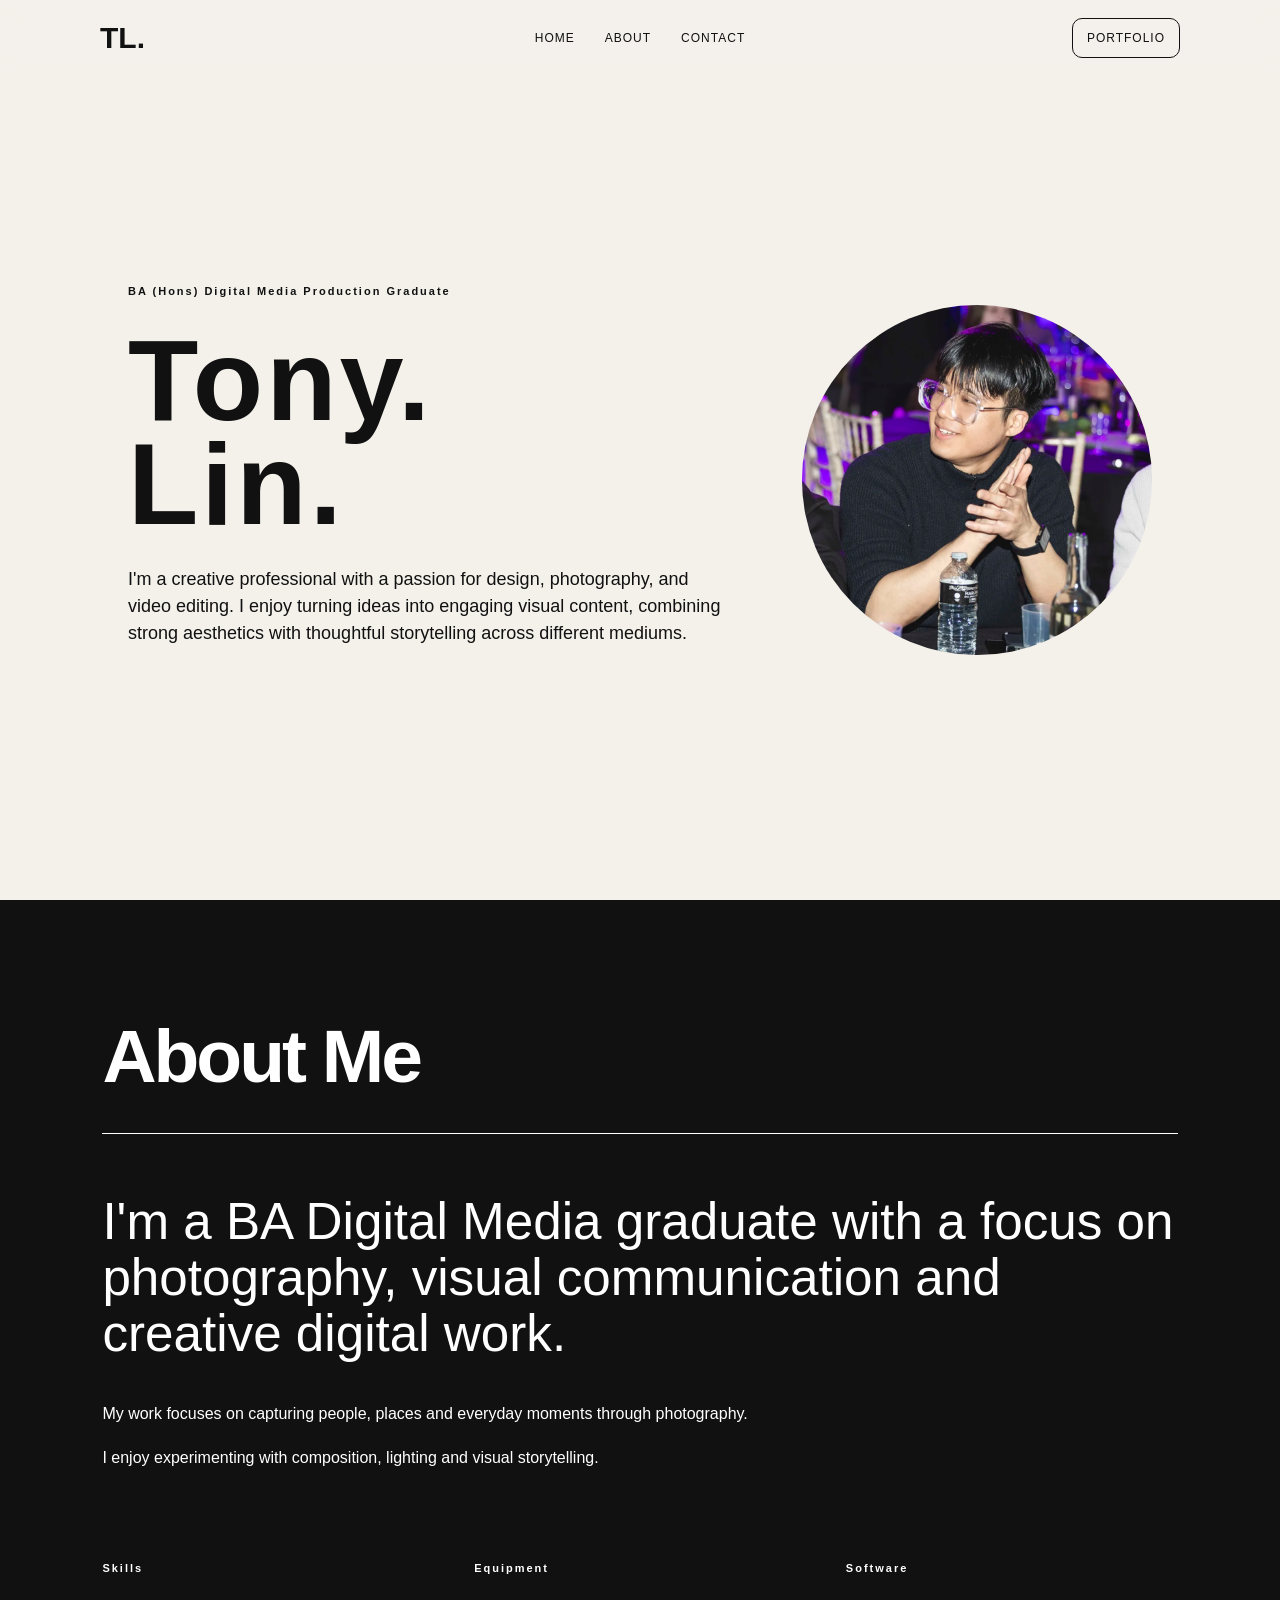
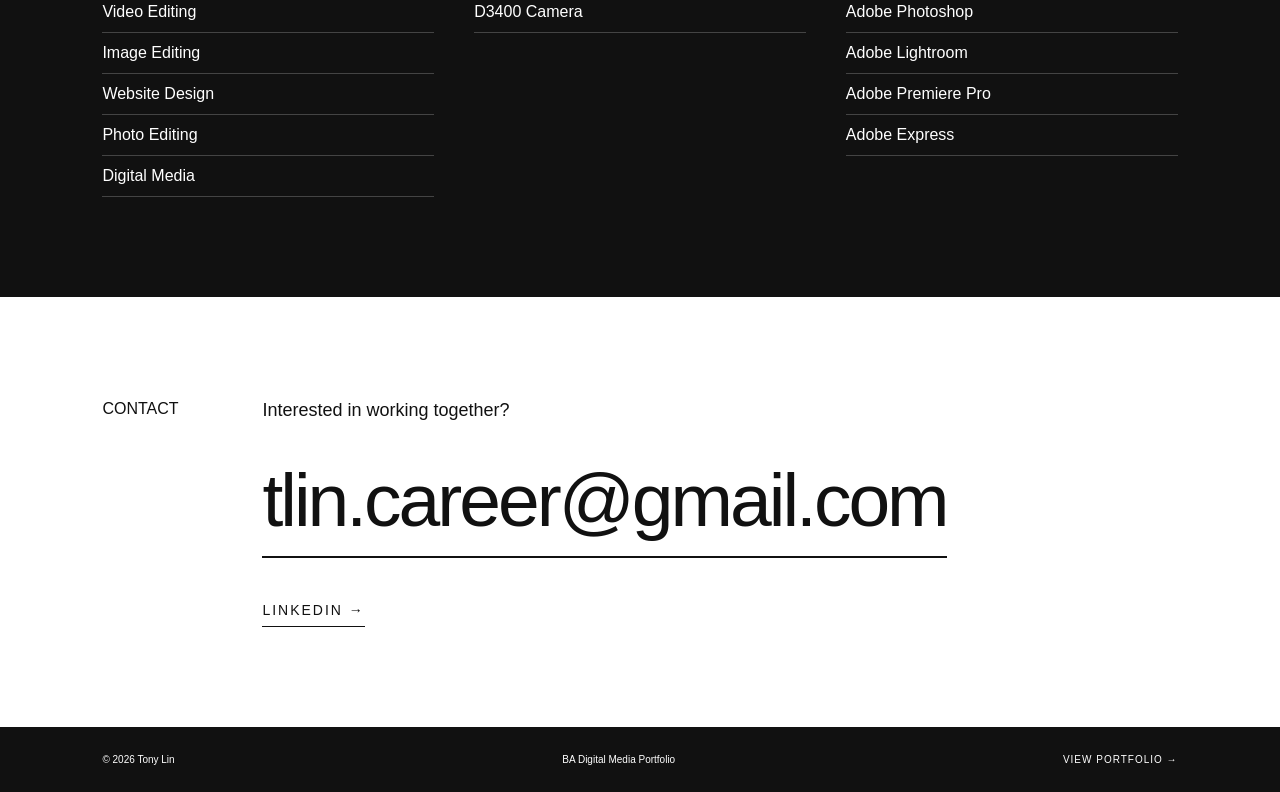
==== index.html @ ee916726 "Changed the text in intro_text section" ====
<!doctype html>
<html lang="en">
	<head>
		<meta charset="UTF-8" />
		<meta name="viewport" content="width=device-width, initial-scale=1.0" />
		<title>Tony Lin | Digital Media Portfolio</title>
		<link rel="stylesheet" href="style.css" />
	</head>

	<body>
		<header>
			<nav class="navbar">
				<a href="index.html" class="logo">TL.</a>

				<div class="navbar_center">
					<a href="index.html">Home</a>
					<a href="index.html#about">About</a>
					<a href="index.html#contact">Contact</a>
				</div>

				<a href="portfolio.html" class="navbar_portfolio"> Portfolio</a>
			</nav>
		</header>

		<main>
			<section id="home" class="hero">
				<div class="intro_text">
					<p class="small_heading">BA (Hons) Digital Media Production Graduate</p>

					<h1>
						Tony.<br />
						Lin.
					</h1>

					<p class="intro">I'm a creative professional with a passion for design, photography, and video editing. I enjoy turning ideas into engaging visual content, combining strong aesthetics with thoughtful storytelling across different mediums.</p>
				</div>

				<div class="intro_photo">
					<img src="images/tony.webp" alt="Tony Lin" />
				</div>
			</section>

			<section id="about" class="about">
				<div class="section_title">
					<h2>About Me</h2>
				</div>

				<div class="about_content">
					<div class="about_intro">
						<p class="large_text">I'm a BA Digital Media graduate with a focus on photography, visual communication and creative digital work.</p>
					</div>

					<div class="about_details">
						<p>My work focuses on capturing people, places and everyday moments through photography.</p>
						<p>I enjoy experimenting with composition, lighting and visual storytelling.</p>
					</div>

					<div class="skills_equipment_software">
						<div>
							<h3>Skills</h3>
							<ul>
								<li>Video Editing</li>
								<li>Image Editing</li>
								<li>Website Design</li>
								<li>Photo Editing</li>
								<li>Digital Media</li>
							</ul>
						</div>

						<div>
							<h3>Equipment</h3>
							<ul>
								<li>D3400 Camera</li>
							</ul>
						</div>

						<div>
							<h3>Software</h3>
							<ul>
								<li>Adobe Photoshop</li>
								<li>Adobe Lightroom</li>
								<li>Adobe Premiere Pro</li>
								<li>Adobe Express</li>
							</ul>
						</div>
					</div>
				</div>
			</section>

			<section id="contact" class="contact">
				<div class="contact_label">
					<span>CONTACT</span>
				</div>

				<div class="contact_content">
					<p class="contact_intro">Interested in working together?</p>

					<a href="mailto:tlin.career@gmail.com" class="email">tlin.career@gmail.com</a>

					<br />

					<a href="https://www.linkedin.com/in/your-username/" class="linkedin" target="_blank" rel="noopener noreferrer"> LinkedIn → </a>
				</div>
			</section>
		</main>

		<footer>
			<p>&copy; 2026 Tony Lin</p>
			<p>BA Digital Media Portfolio</p>

			<a href="portfolio.html">View Portfolio →</a>
		</footer>
	</body>
</html>
---- style.css ----
* {
	margin: 0;
	padding: 0;
	box-sizing: border-box;
}

html {
	scroll-behavior: smooth;
}

body {
	font-family: Arial, sans-serif;
	background: #f4f1eb;
	color: #111;
	line-height: 1.5;
}

a {
	color: inherit;
	text-decoration: none;
}

header {
	position: fixed;
	top: 0;
	left: 0;
	width: 100%;
	z-index: 10;
	background: #f4f1ebdd;
	backdrop-filter: blur(8px);
}

.navbar {
	display: grid;
	grid-template-columns: 1fr auto 1fr;
	align-items: center;
	height: 75px;
	padding: 0 100px;
}

.logo {
	justify-self: start;
	font-size: 30px;
	font-weight: bold;
}

.navbar_center {
	display: flex;
	justify-content: center;
	gap: 30px;
}

.navbar_center a,
.navbar_portfolio {
	font-size: 12px;
	text-transform: uppercase;
	letter-spacing: 1px;
}

.navbar_center a {
	transition: opacity 0.3s ease;
}

.navbar_center a:hover {
	opacity: 0.5;
}

.navbar_portfolio {
	justify-self: end;
	padding: 10px 14px;
	border-radius: 10px;
	border: 1px solid #111;
	transition:
		background-color 0.3s ease,
		color 0.3s ease;
}

.navbar_portfolio:hover {
	background: #111;
	color: #f4f1eb;
}

.hero {
	display: flex;
	align-items: center;
	justify-content: space-between;
	min-height: 100vh;
	padding: 130px 10% 70px;
	background: #f4f1eb;
	gap: 80px;
}

.intro_text {
	max-width: 700px;
}

.intro_photo {
	width: 350px;
	height: 350px;
	flex-shrink: 0;
	border-radius: 50%;
	overflow: hidden;
}

.intro_photo img {
	display: block;
	width: 100%;
	height: 100%;
	object-fit: cover;
}

.small_heading,
.section_title p,
.contact_label p,
.portfolio_category p {
	font-size: 11px;
	font-weight: bold;
	letter-spacing: 2px;
}

.hero h1 {
	margin: 30px 0;
	font-size: clamp(55px, 9vw, 125px);
	line-height: 0.9;
	letter-spacing: 3px;
}

.intro {
	max-width: 700px;
	margin-bottom: 30px;
	font-size: 18px;
}

.button {
	display: inline-block;
	padding: 14px 22px;
	border: 1px solid black;
	color: rgb(0, 0, 0);
	font-size: 11px;
	text-transform: uppercase;
	transition:
		background-color 0.3s ease,
		color 0.3s ease;
}

.button:hover {
	background: #000000;
	color: #ffffff;
}

section {
	padding: 100px 8%;
}

.section_title {
	display: flex;
	align-items: baseline;
	gap: 20px;
	border-bottom: 1px solid;
	padding-bottom: 20px;
	margin-bottom: 60px;
}

.section_title h1,
.section_title h2 {
	font-size: clamp(40px, 6vw, 75px);
	letter-spacing: -3px;
}

.about {
	background: #111111;
	color: #ffffff;
}

.about_content {
	display: grid;
	grid-template-columns: 1fr;
	gap: 40px;
}

.about_intro {
	max-width: 1100px;
}

.large_text {
	font-size: clamp(28px, 4vw, 52px);
	line-height: 1.1;
}

.about_details {
	max-width: 700px;
}

.about_details p {
	margin-bottom: 20px;
}

.skills_equipment_software {
	display: grid;
	grid-template-columns: repeat(3, 1fr);
	gap: 40px;
	margin-top: 30px;
}

.skills_equipment_software h3 {
	margin: 0 0 15px;
	font-size: 11px;
	letter-spacing: 2px;
}

.skills_equipment_software ul {
	list-style: none;
}

.skills_equipment_software li {
	padding: 8px 0;
	border-bottom: 1px solid #444444;
}

.contact {
	display: grid;
	grid-template-columns: 160px 1fr;
	background: #ffffff;
	min-height: 400px;
}

.contact_content {
	align-self: center;
}

.contact_intro {
	font-size: 18px;
}

.email {
	display: inline-block;
	margin: 20px 0 40px;
	font-size: clamp(35px, 6vw, 75px);
	letter-spacing: -3px;
	border-bottom: 2px solid;
}

.linkedin {
	display: inline-block;
	font-size: 14px;
	text-transform: uppercase;
	letter-spacing: 2px;
	border-bottom: 1px solid;
	padding-bottom: 5px;
	transition:
		opacity 0.3s ease,
		transform 0.3s ease;
}

.linkedin:hover {
	opacity: 0.5;
	transform: translateX(5px);
}

.portfolio_header {
	padding-top: 160px;
	padding-bottom: 80px;
}

.portfolio_header .section_title {
	margin-bottom: 40px;
}

.work_intro {
	display: flex;
	justify-content: space-between;
	margin-bottom: 50px;
}

.work_intro p {
	max-width: 800px;
}

.work_intro span {
	color: #777777;
	font-size: 10px;
}

.portfolio_section {
	padding-top: 50px;
}

.portfolio_category {
	display: flex;
	align-items: baseline;
	gap: 20px;
	border-bottom: 1px solid #111111;
	padding-bottom: 20px;
	margin-bottom: 60px;
}

.portfolio_category h2 {
	font-size: clamp(35px, 5vw, 65px);
	letter-spacing: -3px;
}

.photo_grid {
	display: grid;
	grid-template-columns: 1fr 1fr;
	gap: 70px 25px;
}

.photo {
	margin: 0;
}

.photo.wide {
	grid-column: span 2;
}

.photo img {
	display: block;
	width: 100%;
	height: 500px;
	object-fit: cover;
	transition: opacity 0.5s ease;
}

.photo.tall img {
	height: 650px;
}

.photo.wide img {
	height: 600px;
}

.photo img:hover {
	opacity: 0.8;
}

figcaption {
	padding-top: 10px;
	color: #777777;
	font-size: 15px;
}

figcaption span {
	color: #111111;
	margin-right: 12px;
}

.video_section {
	background: #111111;
	color: #ffffff;
}

.video_section .portfolio_category {
	border-color: #555555;
}

.video_grid {
	display: grid;
	grid-template-columns: 1fr 1fr;
	gap: 50px 25px;
}

.video_item {
	margin: 0;
}

.video_item video {
	width: 100%;
	height: 500px;
	display: block;
	object-fit: cover;
	background: #222222;
}

.video_item figcaption {
	color: #888888;
}

.video_item figcaption span {
	color: #f4f1eb;
}

footer {
	display: flex;
	justify-content: space-between;
	padding: 25px 8%;
	background: #111111;
	color: #ffffff;
	font-size: 10px;
}

footer a {
	text-transform: uppercase;
	letter-spacing: 1px;
}

footer a:hover {
	opacity: 0.5;
}

@media (max-width: 700px) {
	.navbar {
		padding: 0 6%;
	}

	.navbar_links {
		gap: 15px;
	}

	.navbar_links a {
		font-size: 9px;
	}

	.hero {
		padding: 120px 6% 70px;
	}

	.hero h1 {
		letter-spacing: -3px;
	}

	section {
		padding: 75px 6%;
	}

	.about_content,
	.contact {
		grid-template-columns: 1fr;
		gap: 45px;
	}

	.work_intro {
		display: block;
	}

	.work_intro span {
		display: block;
		margin-top: 12px;
	}

	.photo_grid,
	.video_grid {
		grid-template-columns: 1fr;
	}

	.photo.wide {
		grid-column: auto;
	}

	.photo img,
	.photo.tall img,
	.photo.wide img {
		height: 450px;
	}

	.video_item video {
		height: 450px;
	}

	.portfolio_header {
		padding-top: 130px;
	}

	.portfolio_category {
		margin-bottom: 40px;
	}

	footer {
		flex-direction: column;
		gap: 10px;
	}
}
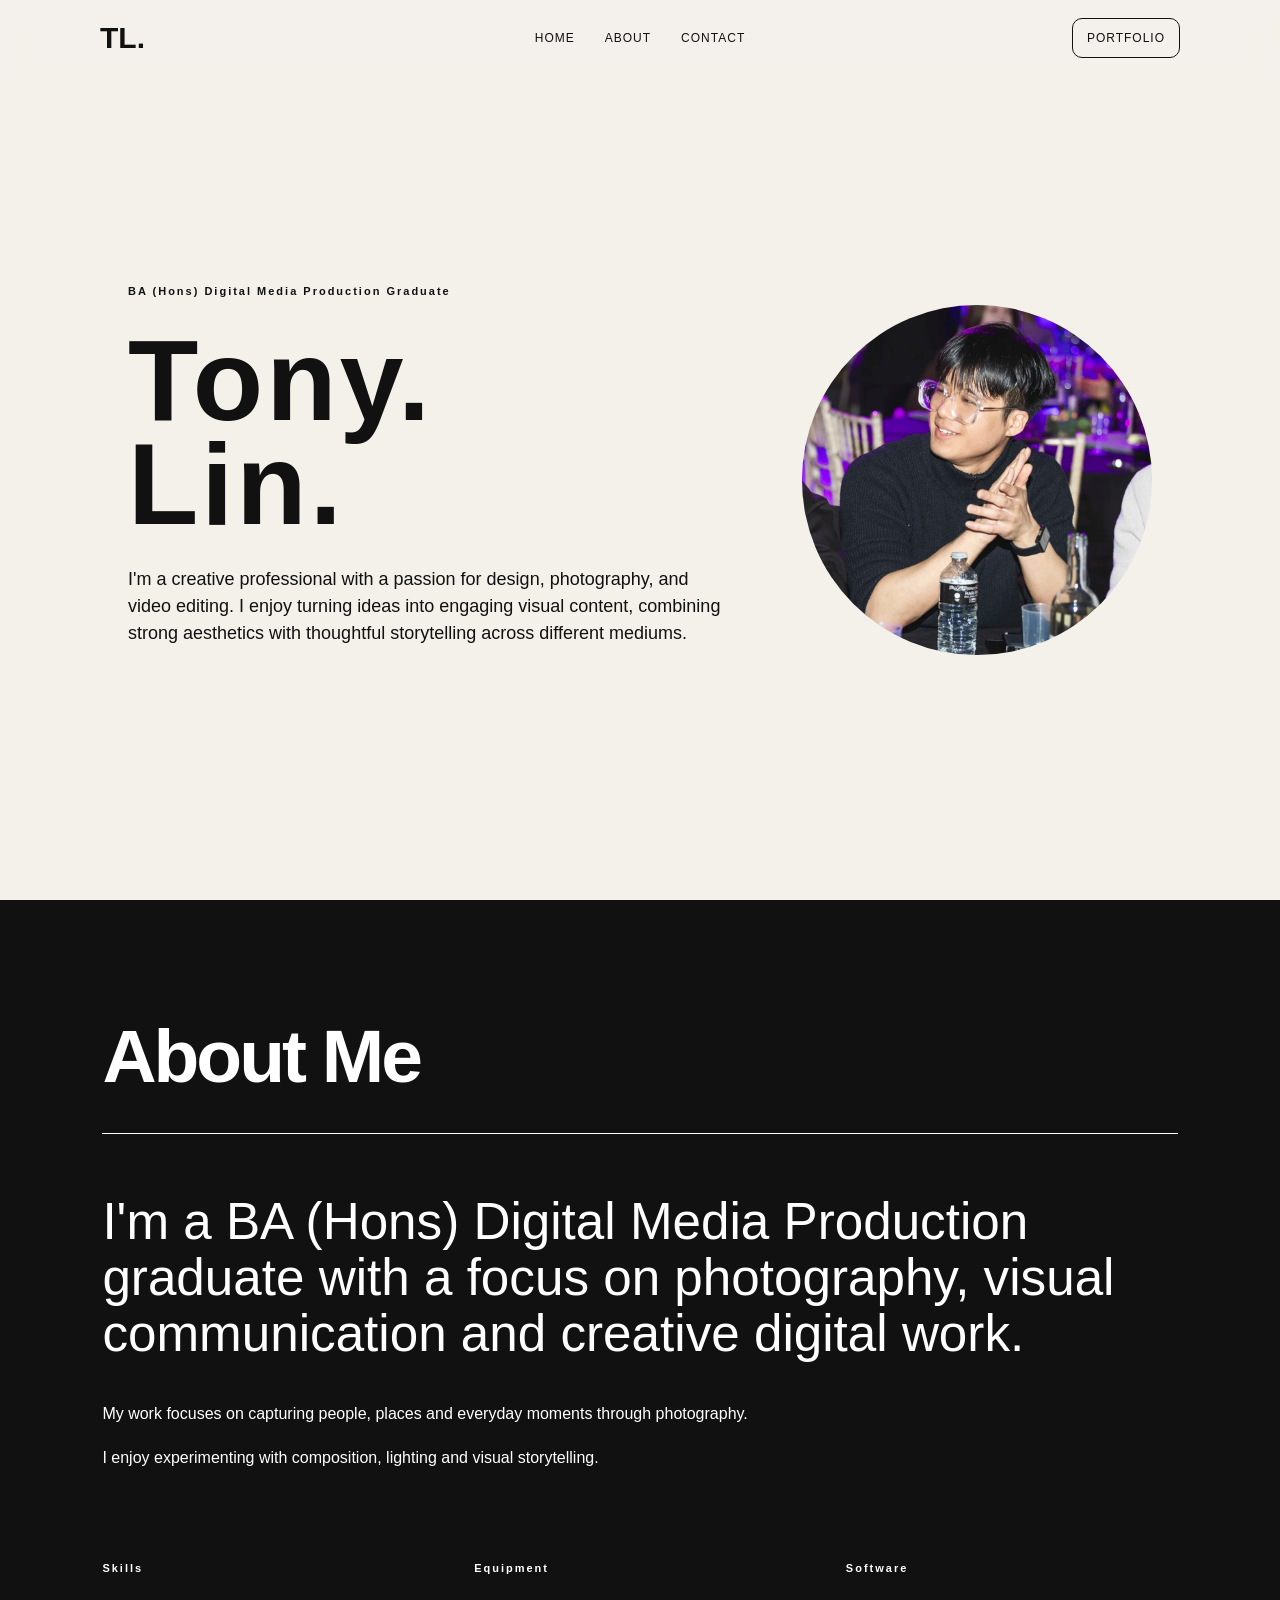
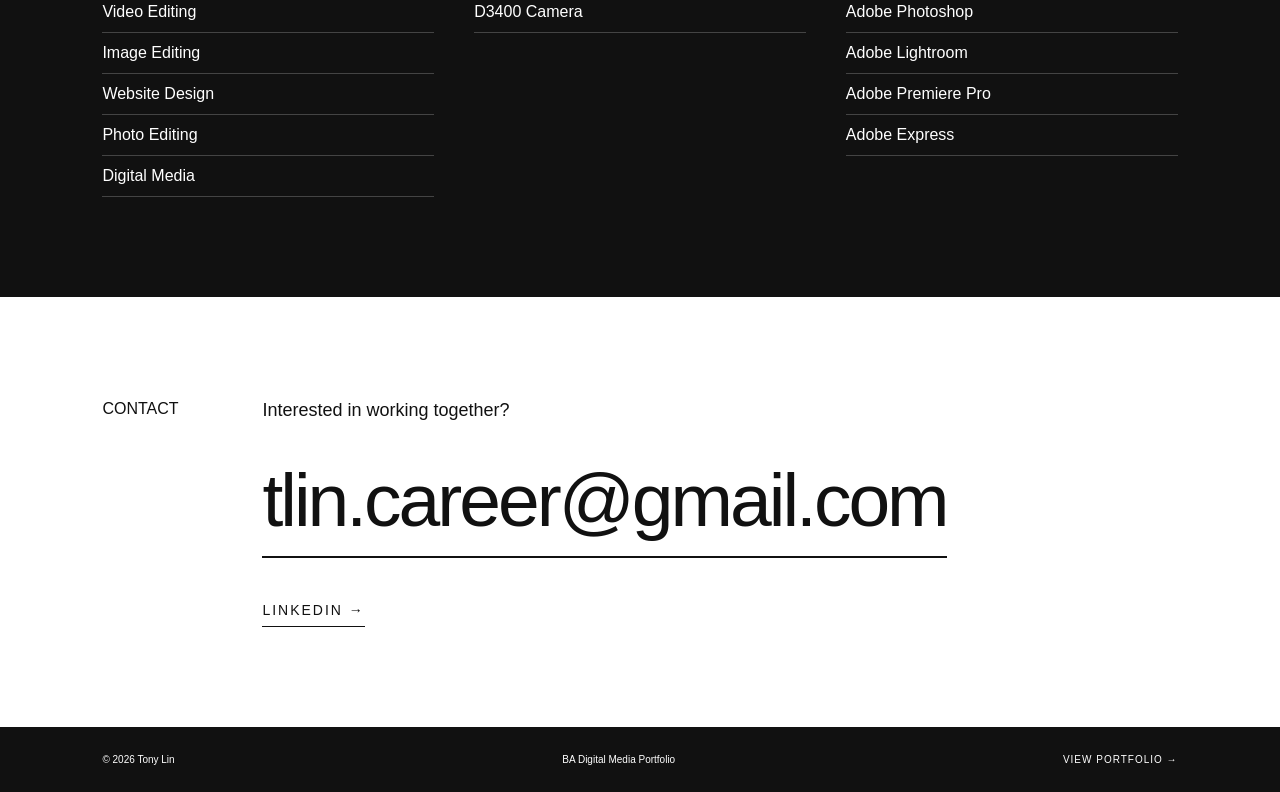
==== commit ba79d72e: "Changed the intro text to include the proper qualification." ====
--- a/index.html
+++ b/index.html
@@ -47,7 +47,7 @@
 
 				<div class="about_content">
 					<div class="about_intro">
-						<p class="large_text">I'm a BA Digital Media graduate with a focus on photography, visual communication and creative digital work.</p>
+						<p class="large_text">I'm a BA (Hons) Digital Media Production graduate with a focus on photography, visual communication and creative digital work.</p>
 					</div>
 
 					<div class="about_details">
--- a/style.css
+++ b/style.css
@@ -36,6 +36,7 @@
 	align-items: center;
 	height: 75px;
 	padding: 0 100px;
+	animation: slideDown 0.6s ease-out;
 }
 
 .logo {
@@ -107,6 +108,11 @@
 	width: 100%;
 	height: 100%;
 	object-fit: cover;
+}
+
+.hero .intro_text,
+.hero .intro_photo {
+	animation: slideUp 0.7s ease-out;
 }
 
 .small_heading,
@@ -240,7 +246,8 @@
 	border-bottom: 2px solid;
 }
 
-.linkedin {
+.linkedin,
+.google_drive {
 	display: inline-block;
 	font-size: 14px;
 	text-transform: uppercase;
@@ -248,13 +255,18 @@
 	border-bottom: 1px solid;
 	padding-bottom: 5px;
 	transition:
-		opacity 0.3s ease,
-		transform 0.3s ease;
-}
-
-.linkedin:hover {
+		opacity 0.5s ease,
+		transform 0.5s ease;
+}
+
+.linkedin:hover,
+.google_drive:hover {
 	opacity: 0.5;
-	transform: translateX(5px);
+}
+
+.google_link {
+	letter-spacing: 1px;
+	margin-bottom: 10px;
 }
 
 .portfolio_header {
@@ -283,6 +295,11 @@
 
 .portfolio_section {
 	padding-top: 50px;
+}
+
+.portfolio_header,
+.portfolio_section {
+	animation: slideUp 0.7s ease-out;
 }
 
 .portfolio_category {
@@ -469,3 +486,34 @@
 		gap: 10px;
 	}
 }
+
+@keyframes fadeIn {
+	from {
+		opacity: 0;
+	}
+	to {
+		opacity: 1;
+	}
+}
+
+@keyframes slideDown {
+	from {
+		opacity: 0;
+		transform: translateY(-15px);
+	}
+	to {
+		opacity: 1;
+		transform: translateY(0);
+	}
+}
+
+@keyframes slideUp {
+	from {
+		opacity: 0;
+		transform: translateY(20px);
+	}
+	to {
+		opacity: 1;
+		transform: translateY(0);
+	}
+}
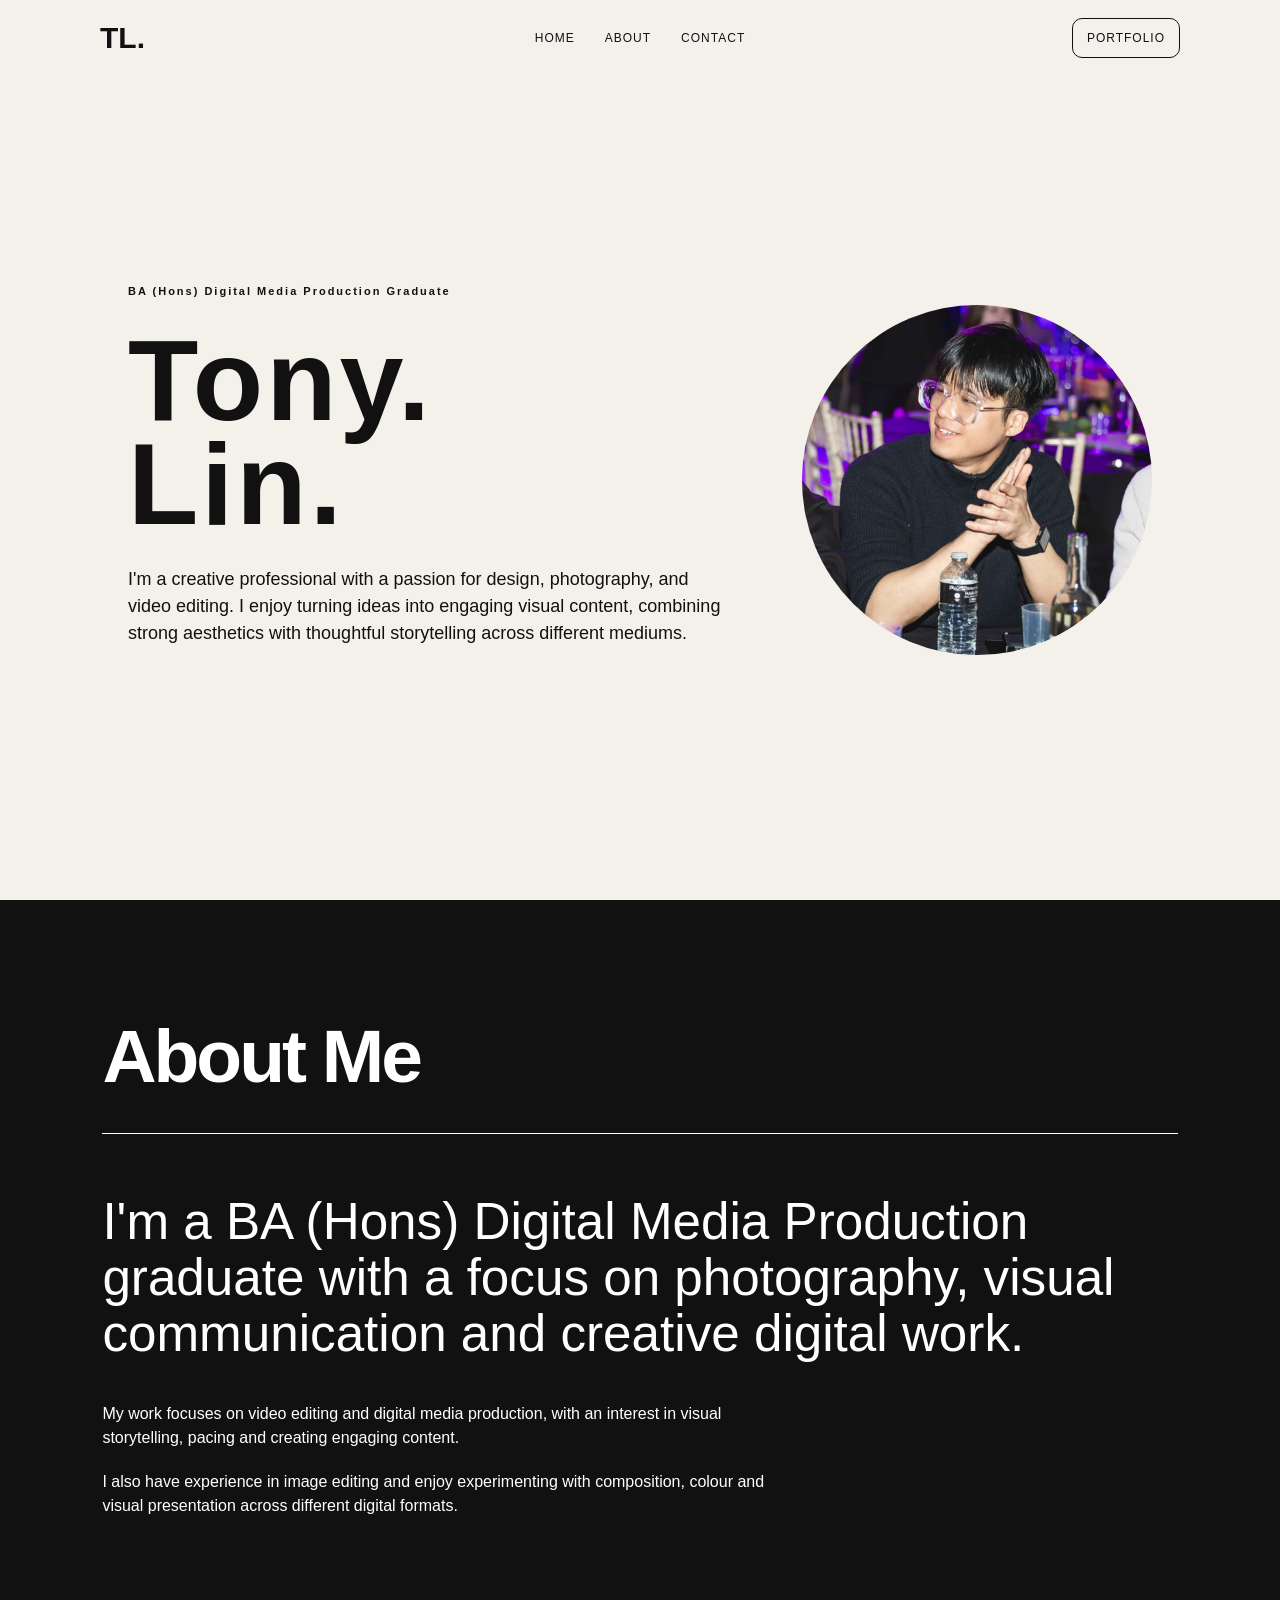
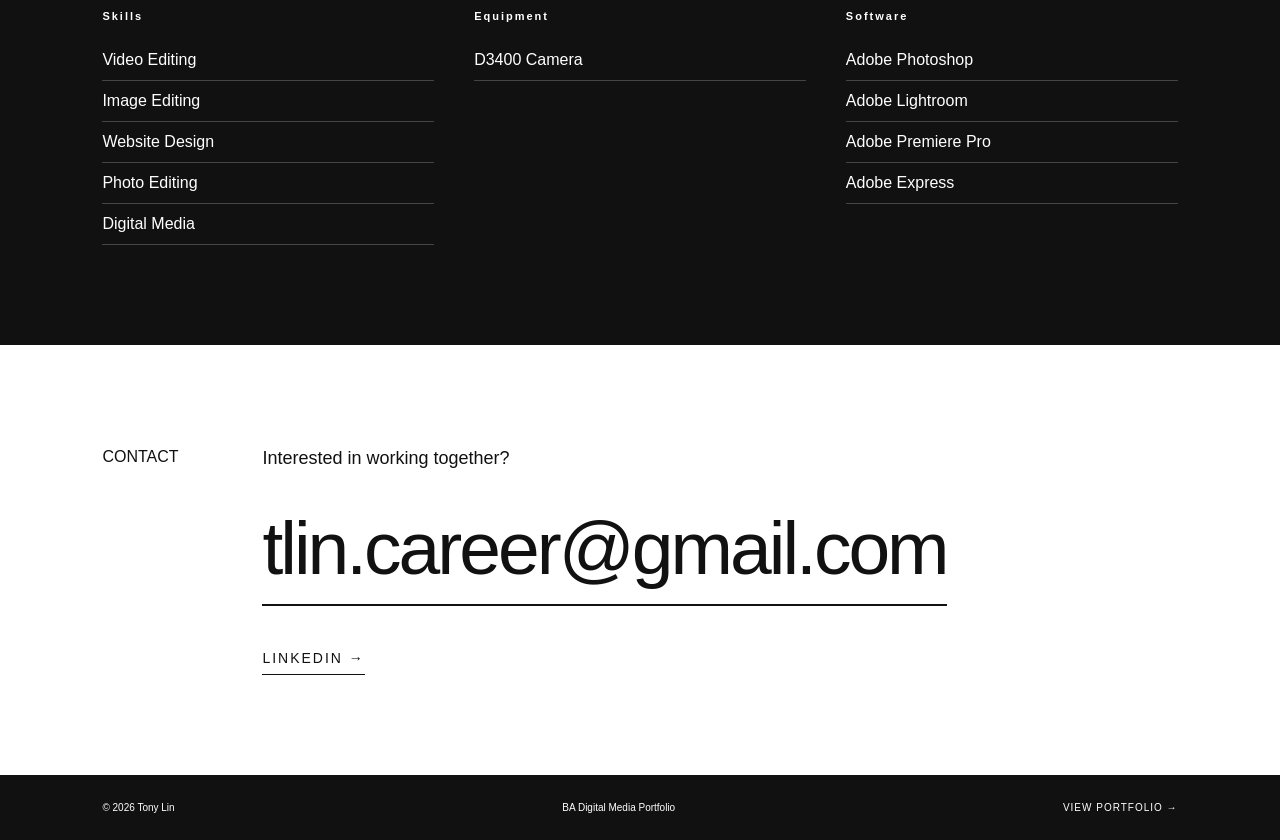
==== commit 21fc35d8: "Updated the about details text to better reference the person themself within their preferred and co" ====
--- a/index.html
+++ b/index.html
@@ -51,8 +51,8 @@
 					</div>
 
 					<div class="about_details">
-						<p>My work focuses on capturing people, places and everyday moments through photography.</p>
-						<p>I enjoy experimenting with composition, lighting and visual storytelling.</p>
+						<p>My work focuses on video editing and digital media production, with an interest in visual storytelling, pacing and creating engaging content.</p>
+						<p>I also have experience in image editing and enjoy experimenting with composition, colour and visual presentation across different digital formats.</p>
 					</div>
 
 					<div class="skills_equipment_software">
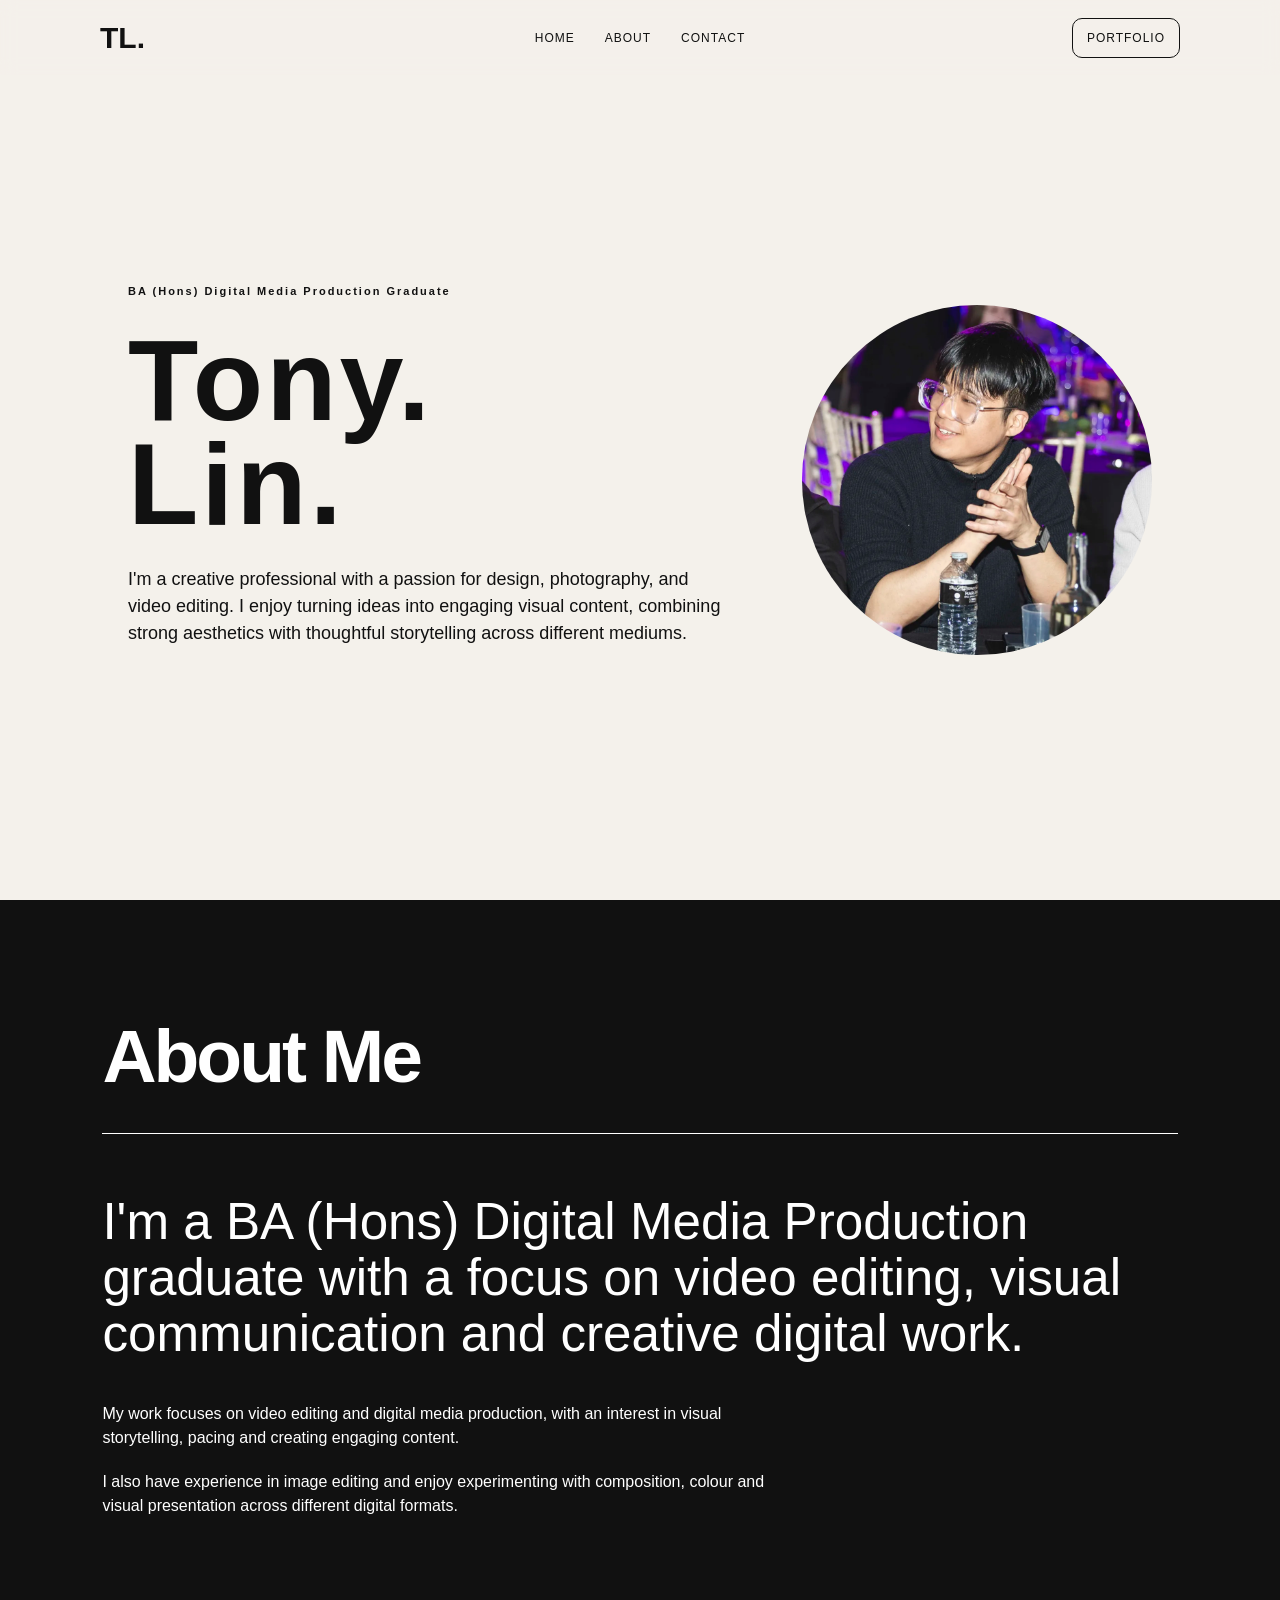
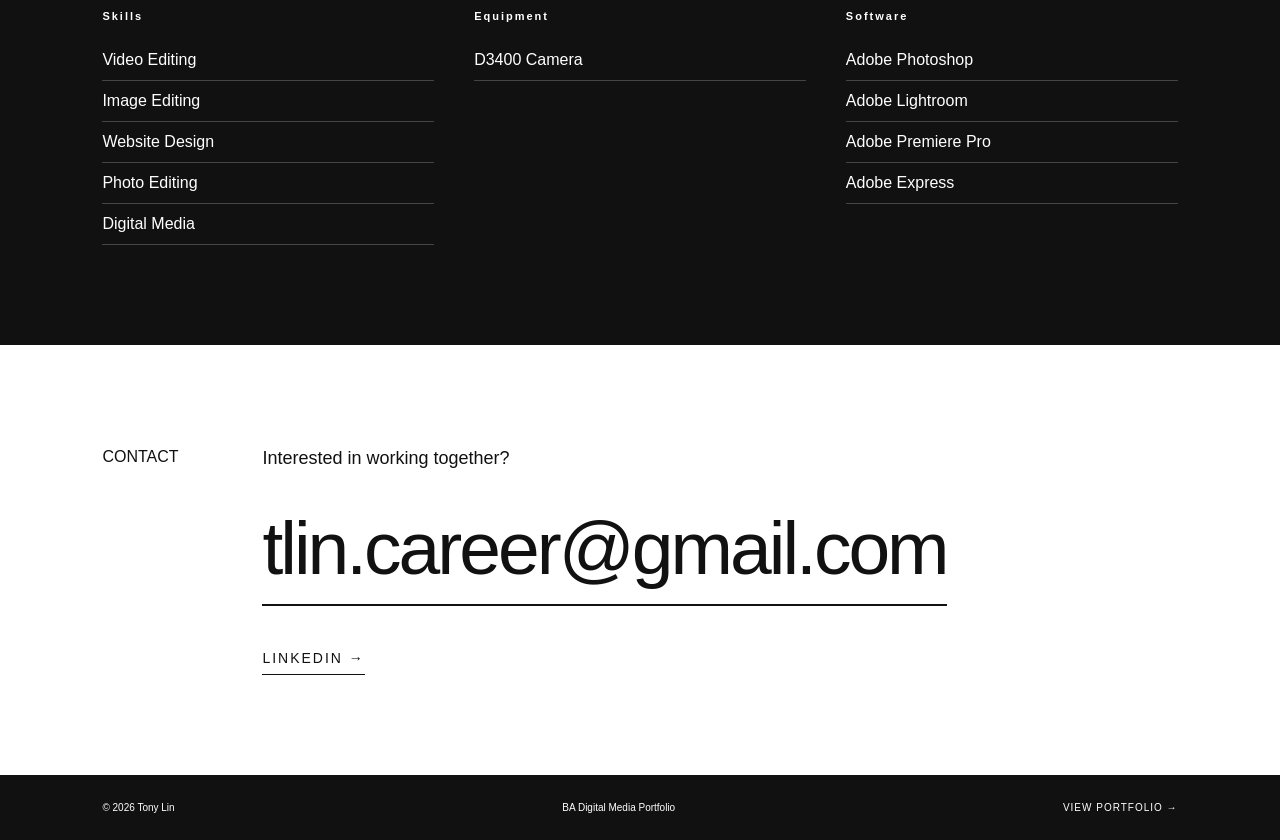
==== commit c240946b: "Updated the content large text" ====
--- a/index.html
+++ b/index.html
@@ -47,7 +47,7 @@
 
 				<div class="about_content">
 					<div class="about_intro">
-						<p class="large_text">I'm a BA (Hons) Digital Media Production graduate with a focus on photography, visual communication and creative digital work.</p>
+						<p class="large_text">I'm a BA (Hons) Digital Media Production graduate with a focus on video editing, visual communication and creative digital work.</p>
 					</div>
 
 					<div class="about_details">
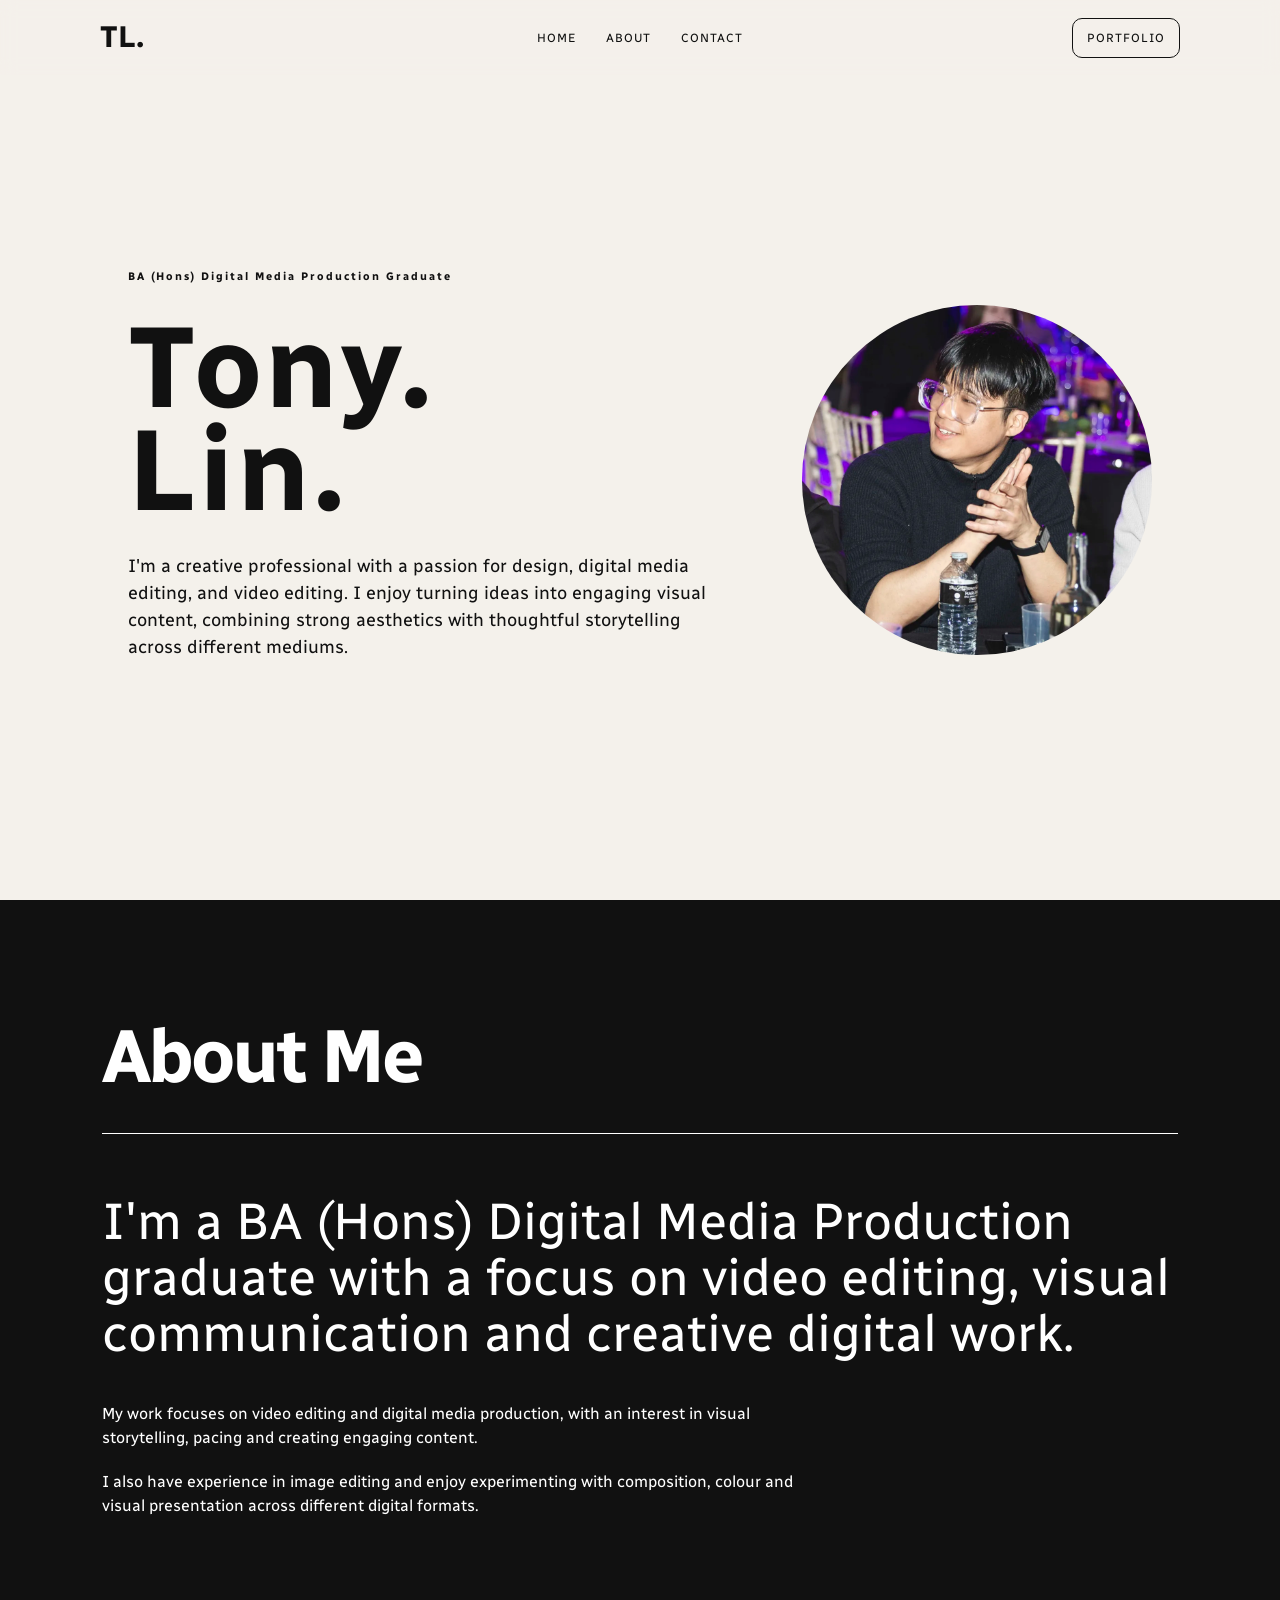
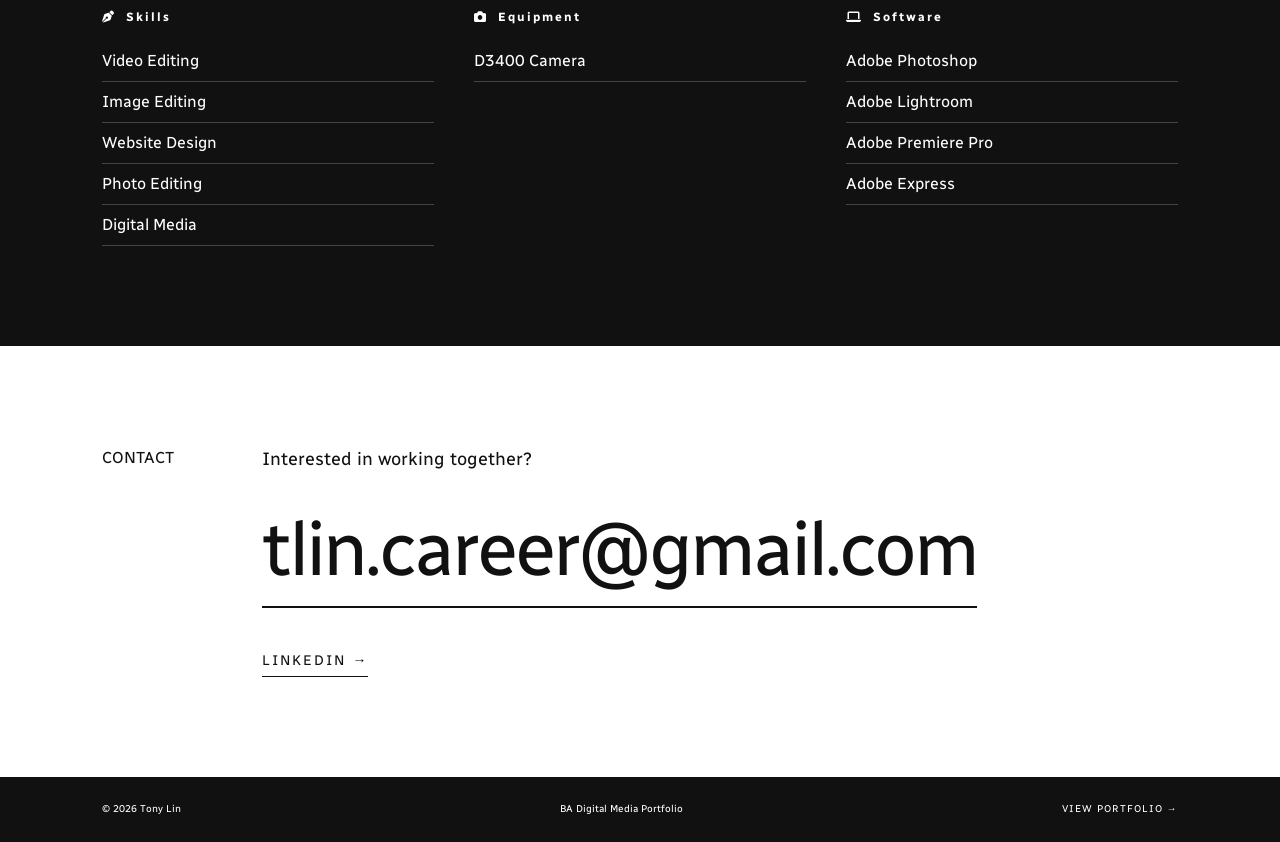
==== commit 330c98a8: "Added icons next to the skills title in the skills sections and changed the website font to Radio Ca" ====
--- a/index.html
+++ b/index.html
@@ -3,6 +3,8 @@
 	<head>
 		<meta charset="UTF-8" />
 		<meta name="viewport" content="width=device-width, initial-scale=1.0" />
+		<link rel="stylesheet" href="https://cdnjs.cloudflare.com/ajax/libs/font-awesome/6.5.2/css/all.min.css" />
+		<link href="https://fonts.googleapis.com/css2?family=Radio+Canada:wght@400;500;600;700&display=swap" rel="stylesheet" />
 		<title>Tony Lin | Digital Media Portfolio</title>
 		<link rel="stylesheet" href="style.css" />
 	</head>
@@ -32,7 +34,7 @@
 						Lin.
 					</h1>
 
-					<p class="intro">I'm a creative professional with a passion for design, photography, and video editing. I enjoy turning ideas into engaging visual content, combining strong aesthetics with thoughtful storytelling across different mediums.</p>
+					<p class="intro">I'm a creative professional with a passion for design, digital media editing, and video editing. I enjoy turning ideas into engaging visual content, combining strong aesthetics with thoughtful storytelling across different mediums.</p>
 				</div>
 
 				<div class="intro_photo">
@@ -57,7 +59,7 @@
 
 					<div class="skills_equipment_software">
 						<div>
-							<h3>Skills</h3>
+							<h3><i class="fa-solid fa-pen-nib"></i>Skills</h3>
 							<ul>
 								<li>Video Editing</li>
 								<li>Image Editing</li>
@@ -68,14 +70,14 @@
 						</div>
 
 						<div>
-							<h3>Equipment</h3>
+							<h3><i class="fa-solid fa-camera"></i>Equipment</h3>
 							<ul>
 								<li>D3400 Camera</li>
 							</ul>
 						</div>
 
 						<div>
-							<h3>Software</h3>
+							<h3><i class="fa-solid fa-laptop"></i>Software</h3>
 							<ul>
 								<li>Adobe Photoshop</li>
 								<li>Adobe Lightroom</li>
--- a/style.css
+++ b/style.css
@@ -9,7 +9,8 @@
 }
 
 body {
-	font-family: Arial, sans-serif;
+	font-family: 'Radio Canada', sans-serif;
+
 	background: #f4f1eb;
 	color: #111;
 	line-height: 1.5;
@@ -221,6 +222,17 @@
 .skills_equipment_software li {
 	padding: 8px 0;
 	border-bottom: 1px solid #444444;
+}
+
+.skills_equipment_software h3 {
+	display: flex;
+	align-items: center;
+	font-size: 12px;
+	gap: 10px;
+}
+
+.skills_equipment_software h3 i {
+	font-size: 12px;
 }
 
 .contact {
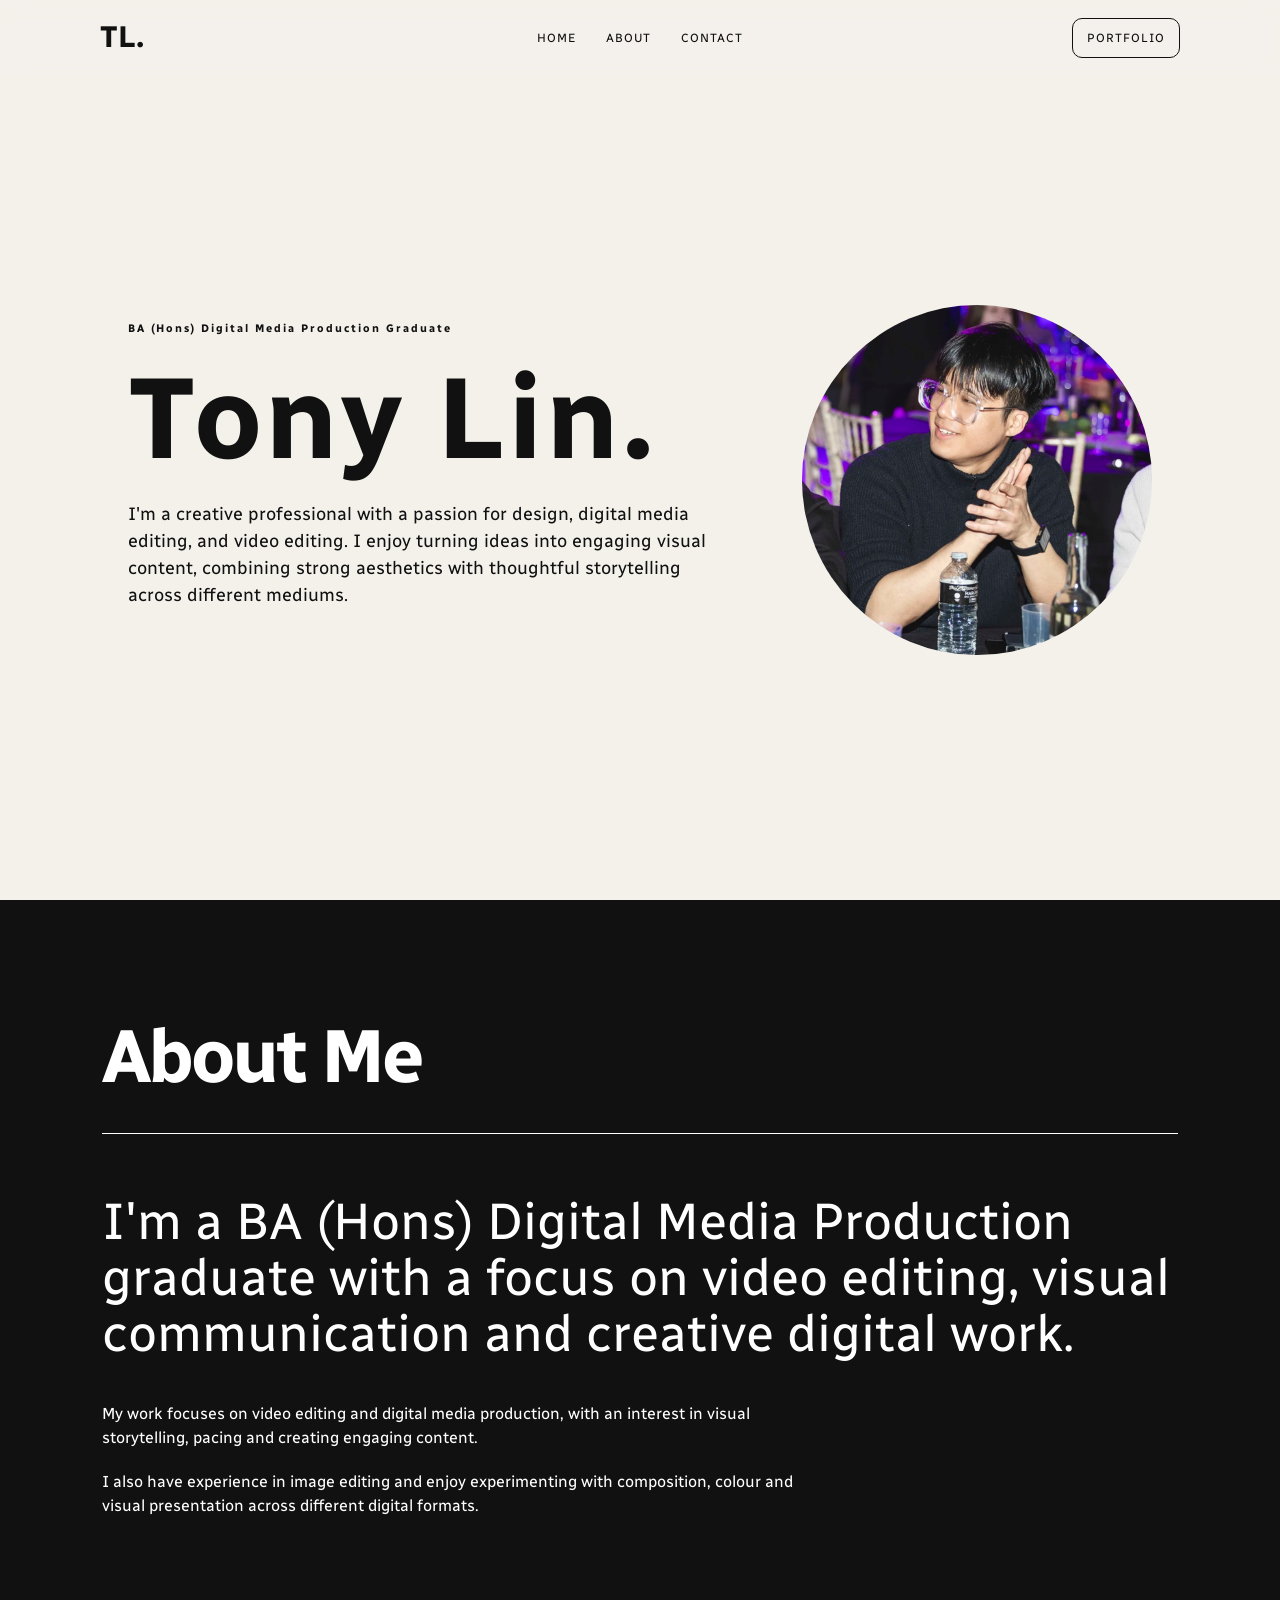
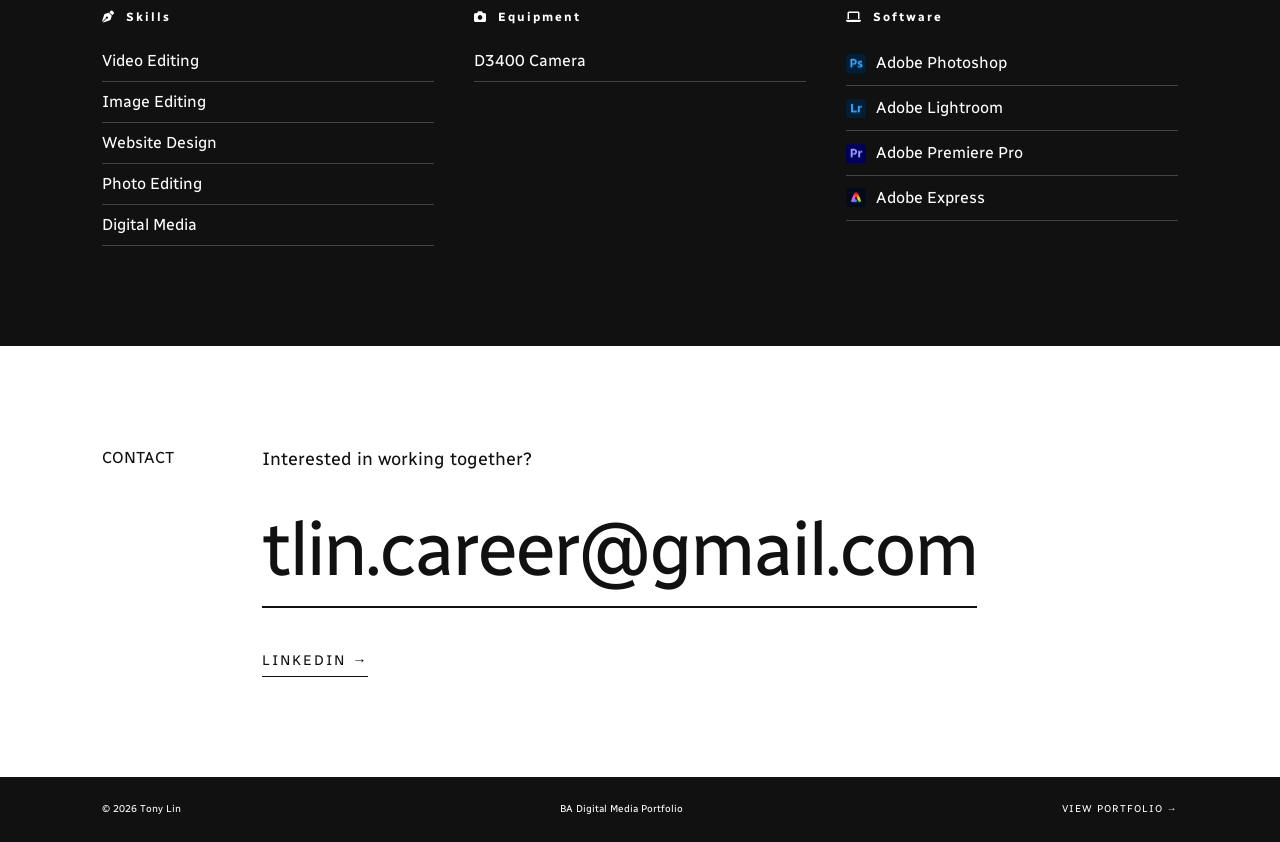
==== commit 583c132e: "Added icons of the logos of the softwares in the skill sections with their respectable logos." ====
--- a/index.html
+++ b/index.html
@@ -29,10 +29,7 @@
 				<div class="intro_text">
 					<p class="small_heading">BA (Hons) Digital Media Production Graduate</p>
 
-					<h1>
-						Tony.<br />
-						Lin.
-					</h1>
+					<h1>Tony Lin.</h1>
 
 					<p class="intro">I'm a creative professional with a passion for design, digital media editing, and video editing. I enjoy turning ideas into engaging visual content, combining strong aesthetics with thoughtful storytelling across different mediums.</p>
 				</div>
@@ -78,11 +75,26 @@
 
 						<div>
 							<h3><i class="fa-solid fa-laptop"></i>Software</h3>
-							<ul>
-								<li>Adobe Photoshop</li>
-								<li>Adobe Lightroom</li>
-								<li>Adobe Premiere Pro</li>
-								<li>Adobe Express</li>
+							<ul class="software_list">
+								<li>
+									<img src="images/adobe_photoshop_logo.webp" alt="logo of photoshop" />
+									Adobe Photoshop
+								</li>
+
+								<li>
+									<img src="images/adobe_lightroom_logo.webp" alt="logo of lightroom" />
+									Adobe Lightroom
+								</li>
+
+								<li>
+									<img src="images/premiere_pro_logo.webp" alt="logo of premiere pro" />
+									Adobe Premiere Pro
+								</li>
+
+								<li>
+									<img src="images/adobe_express_logo.png" alt="logo of adobe express" />
+									Adobe Express
+								</li>
 							</ul>
 						</div>
 					</div>
--- a/style.css
+++ b/style.css
@@ -233,6 +233,24 @@
 
 .skills_equipment_software h3 i {
 	font-size: 12px;
+}
+
+.software_list {
+	list-style: none;
+}
+
+.software_list li {
+	display: flex;
+	align-items: center;
+	gap: 10px;
+	padding: 10px 0;
+}
+
+.software_list img {
+	width: 20px;
+	height: 20px;
+	object-fit: contain;
+	flex-shrink: 0;
 }
 
 .contact {
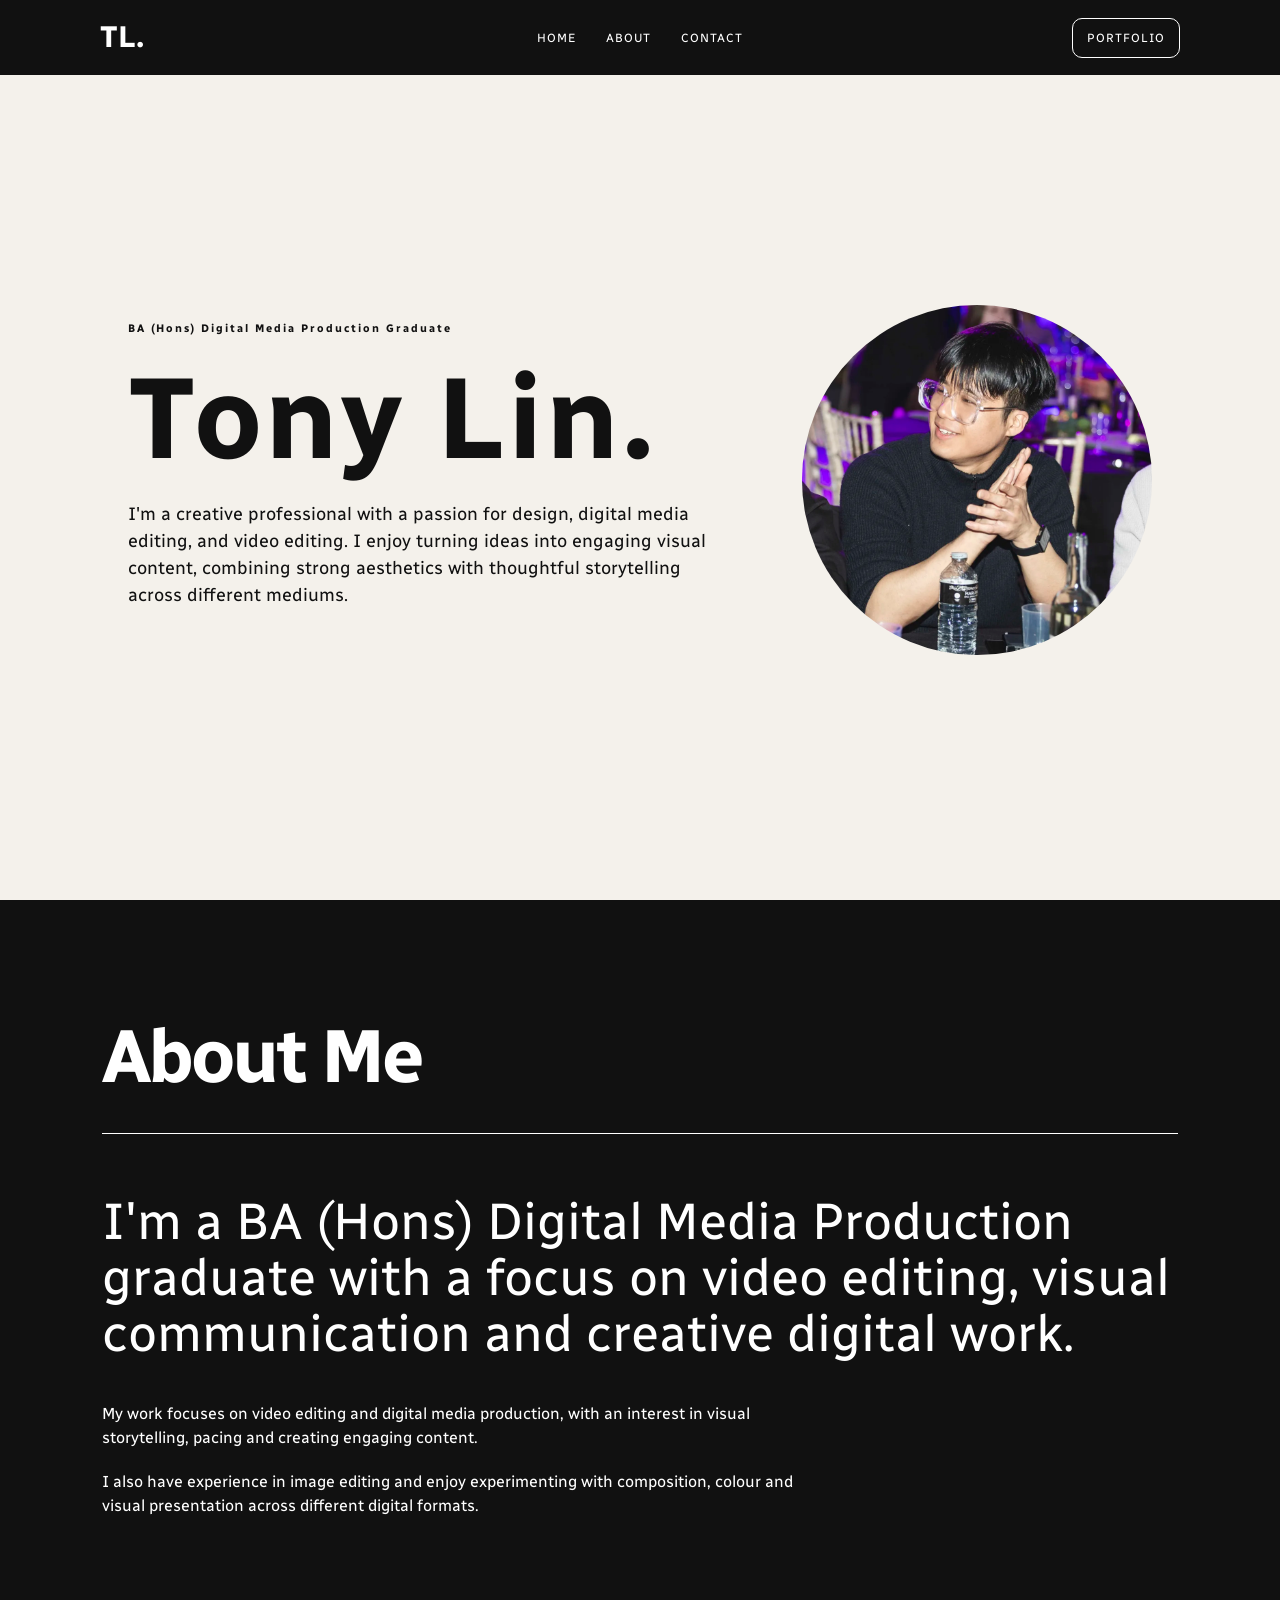
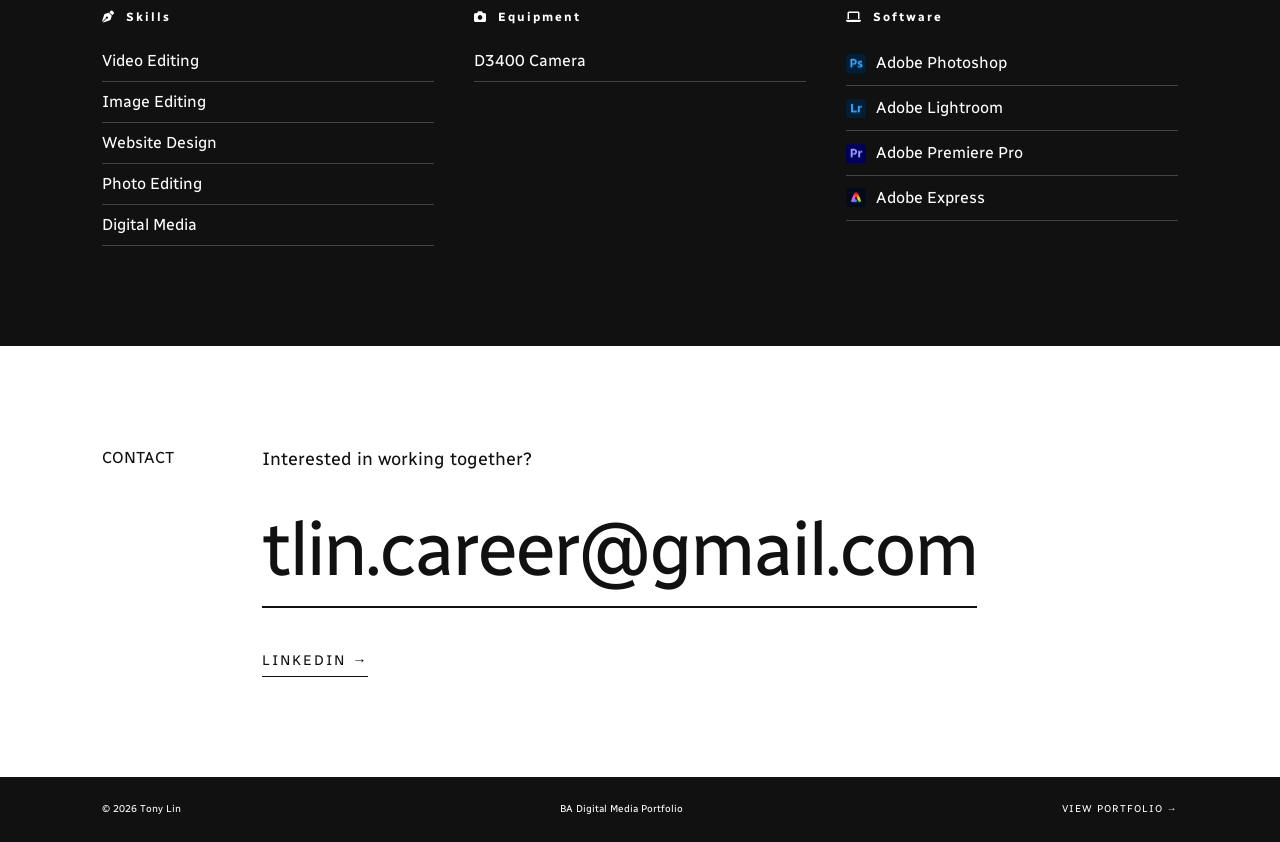
==== commit b18184c0: "Added a JS script to automatically change the year at the footer." ====
--- a/index.html
+++ b/index.html
@@ -113,13 +113,19 @@
 
 					<br />
 
-					<a href="https://www.linkedin.com/in/your-username/" class="linkedin" target="_blank" rel="noopener noreferrer"> LinkedIn → </a>
+					<a href="https://www.linkedin.com/in/tony-lin-1aa457252/" class="linkedin" target="_blank" rel="noopener noreferrer"> LinkedIn → </a>
 				</div>
 			</section>
 		</main>
 
 		<footer>
-			<p>&copy; 2026 Tony Lin</p>
+			<p>
+				&copy;
+				<script>
+					document.write(new Date().getFullYear());
+				</script>
+				Tony Lin
+			</p>
 			<p>BA Digital Media Portfolio</p>
 
 			<a href="portfolio.html">View Portfolio →</a>
--- a/style.css
+++ b/style.css
@@ -27,8 +27,7 @@
 	left: 0;
 	width: 100%;
 	z-index: 10;
-	background: #f4f1ebdd;
-	backdrop-filter: blur(8px);
+	background: #111111;
 }
 
 .navbar {
@@ -37,6 +36,7 @@
 	align-items: center;
 	height: 75px;
 	padding: 0 100px;
+	color: #fff;
 	animation: slideDown 0.6s ease-out;
 }
 
@@ -71,15 +71,15 @@
 	justify-self: end;
 	padding: 10px 14px;
 	border-radius: 10px;
-	border: 1px solid #111;
+	border: 1px solid #ffffff;
 	transition:
 		background-color 0.3s ease,
 		color 0.3s ease;
 }
 
 .navbar_portfolio:hover {
-	background: #111;
-	color: #f4f1eb;
+	background: #ffffff;
+	color: #000000;
 }
 
 .hero {
@@ -446,37 +446,162 @@
 
 @media (max-width: 700px) {
 	.navbar {
-		padding: 0 6%;
-	}
-
-	.navbar_links {
+		height: 65px;
+		padding: 0 4%;
+		grid-template-columns: auto 1fr auto;
 		gap: 15px;
 	}
 
-	.navbar_links a {
+	.logo {
+		font-size: 24px;
+	}
+
+	.navbar_center {
+		justify-content: center;
+		gap: 15px;
+	}
+
+	.navbar_center a,
+	.navbar_portfolio {
+		font-size: 10px;
+		letter-spacing: 1px;
+	}
+
+	.navbar_portfolio {
+		padding: 8px 10px;
+		border-radius: 8px;
+	}
+
+	.hero {
+		flex-direction: column;
+		align-items: flex-start;
+		justify-content: center;
+		min-height: 100svh;
+		padding: 110px 6% 60px;
+		gap: 50px;
+	}
+
+	.intro_text {
+		width: 100%;
+		max-width: none;
+	}
+
+	.small_heading {
+		font-size: 10px;
+	}
+
+	.hero h1 {
+		margin: 20px;
+		line-height: 0.9;
+		letter-spacing: -2px;
+		font-size: clamp(52px, 16vw, 85px);
+	}
+
+	.intro {
+		max-width: 100%;
+		margin-bottom: 25px;
+		font-size: 16px;
+		line-height: 1.5;
+	}
+
+	.button {
+		padding: 14px 18px;
+	}
+
+	.intro_photo {
+		align-self: center;
+		width: min(75vw, 300px);
+		height: min(75vw, 300px);
+	}
+
+	section {
+		padding: 70px 6%;
+	}
+
+	.section_title {
+		padding-bottom: 16px;
+		margin-bottom: 42px;
+		gap: 12px;
+	}
+
+	.section_title h1,
+	.section_title h2 {
+		font-size: clamp(38px, 12vw, 60px);
+		letter-spacing: -2px;
+	}
+
+	.section_title p {
 		font-size: 9px;
-	}
-
-	.hero {
-		padding: 120px 6% 70px;
-	}
-
-	.hero h1 {
-		letter-spacing: -3px;
-	}
-
-	section {
-		padding: 75px 6%;
-	}
-
-	.about_content,
+		letter-spacing: 1.5px;
+	}
+
+	.about_content {
+		grid-template-columns: 1fr;
+		gap: 35px;
+	}
+
+	.large_text {
+		font-size: clamp(27px, 8vw, 42px);
+		line-height: 1.1;
+	}
+
+	.about_details {
+		max-width: 100%;
+	}
+
+	.about_details p {
+		font-size: 15px;
+	}
+
+	.skills_equipment_software {
+		grid-template-columns: 1fr;
+		gap: 35px;
+		margin-top: 20px;
+	}
+
 	.contact {
 		grid-template-columns: 1fr;
-		gap: 45px;
+		gap: 35px;
+		min-height: auto;
+	}
+
+	.contact_content {
+		align-self: auto;
+	}
+
+	.contact_intro {
+		font-size: 16px;
+	}
+
+	.email {
+		margin: 15px 0 30px;
+		font-size: clamp(30px, 9vw, 55px);
+		letter-spacing: -2px;
+		word-break: break-word;
+	}
+
+	.linkedin,
+	.google_drive {
+		font-size: 12px;
+	}
+
+	.portfolio_header {
+		padding-top: 120px;
+		padding-bottom: 60px;
+	}
+
+	.portfolio_header .section_title {
+		margin-bottom: 30px;
 	}
 
 	.work_intro {
 		display: block;
+		margin-bottom: 40px;
+	}
+
+	.work_intro p {
+		max-width: 100%;
+		font-size: 15px;
 	}
 
 	.work_intro span {
@@ -484,9 +609,29 @@
 		margin-top: 12px;
 	}
 
+	.portfolio_section {
+		padding-top: 30px;
+	}
+
+	.portfolio_category {
+		gap: 12px;
+		padding-bottom: 15px;
+		margin-bottom: 35px;
+	}
+
+	.portfolio_category h2 {
+		font-size: clamp(32px, 10vw, 52px);
+		letter-spacing: -2px;
+	}
+
+	.portfolio_category p {
+		font-size: 10px;
+	}
+
 	.photo_grid,
 	.video_grid {
 		grid-template-columns: 1fr;
+		gap: 45px;
 	}
 
 	.photo.wide {
@@ -496,24 +641,26 @@
 	.photo img,
 	.photo.tall img,
 	.photo.wide img {
-		height: 450px;
+		height: auto;
+		aspect-ratio: 4 / 3;
+		object-fit: cover;
 	}
 
 	.video_item video {
-		height: 450px;
-	}
-
-	.portfolio_header {
-		padding-top: 130px;
-	}
-
-	.portfolio_category {
-		margin-bottom: 40px;
+		height: auto;
+		aspect-ratio: 4 / 3;
+	}
+
+	figcaption {
+		font-size: 13px;
+		line-height: 1.4;
 	}
 
 	footer {
 		flex-direction: column;
 		gap: 10px;
+		padding: 25px 6%;
+		font-size: 10px;
 	}
 }
 
